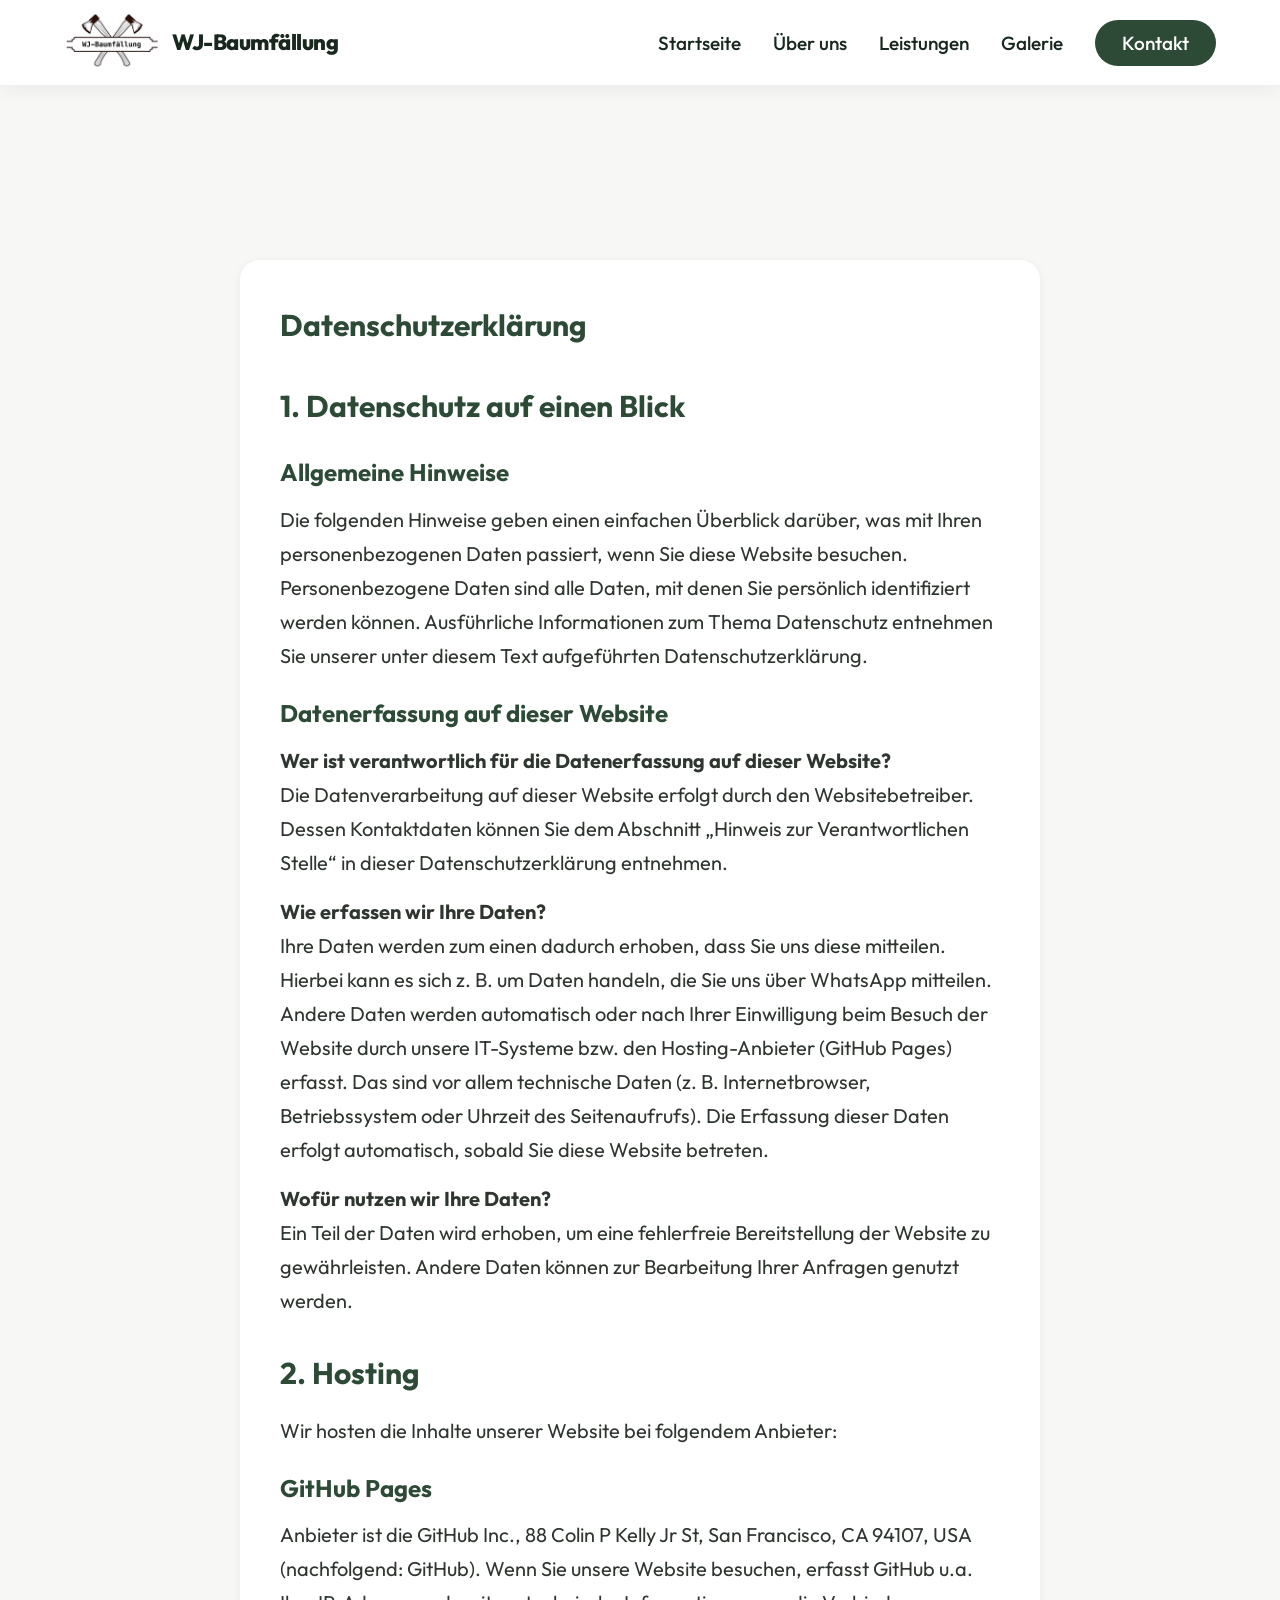
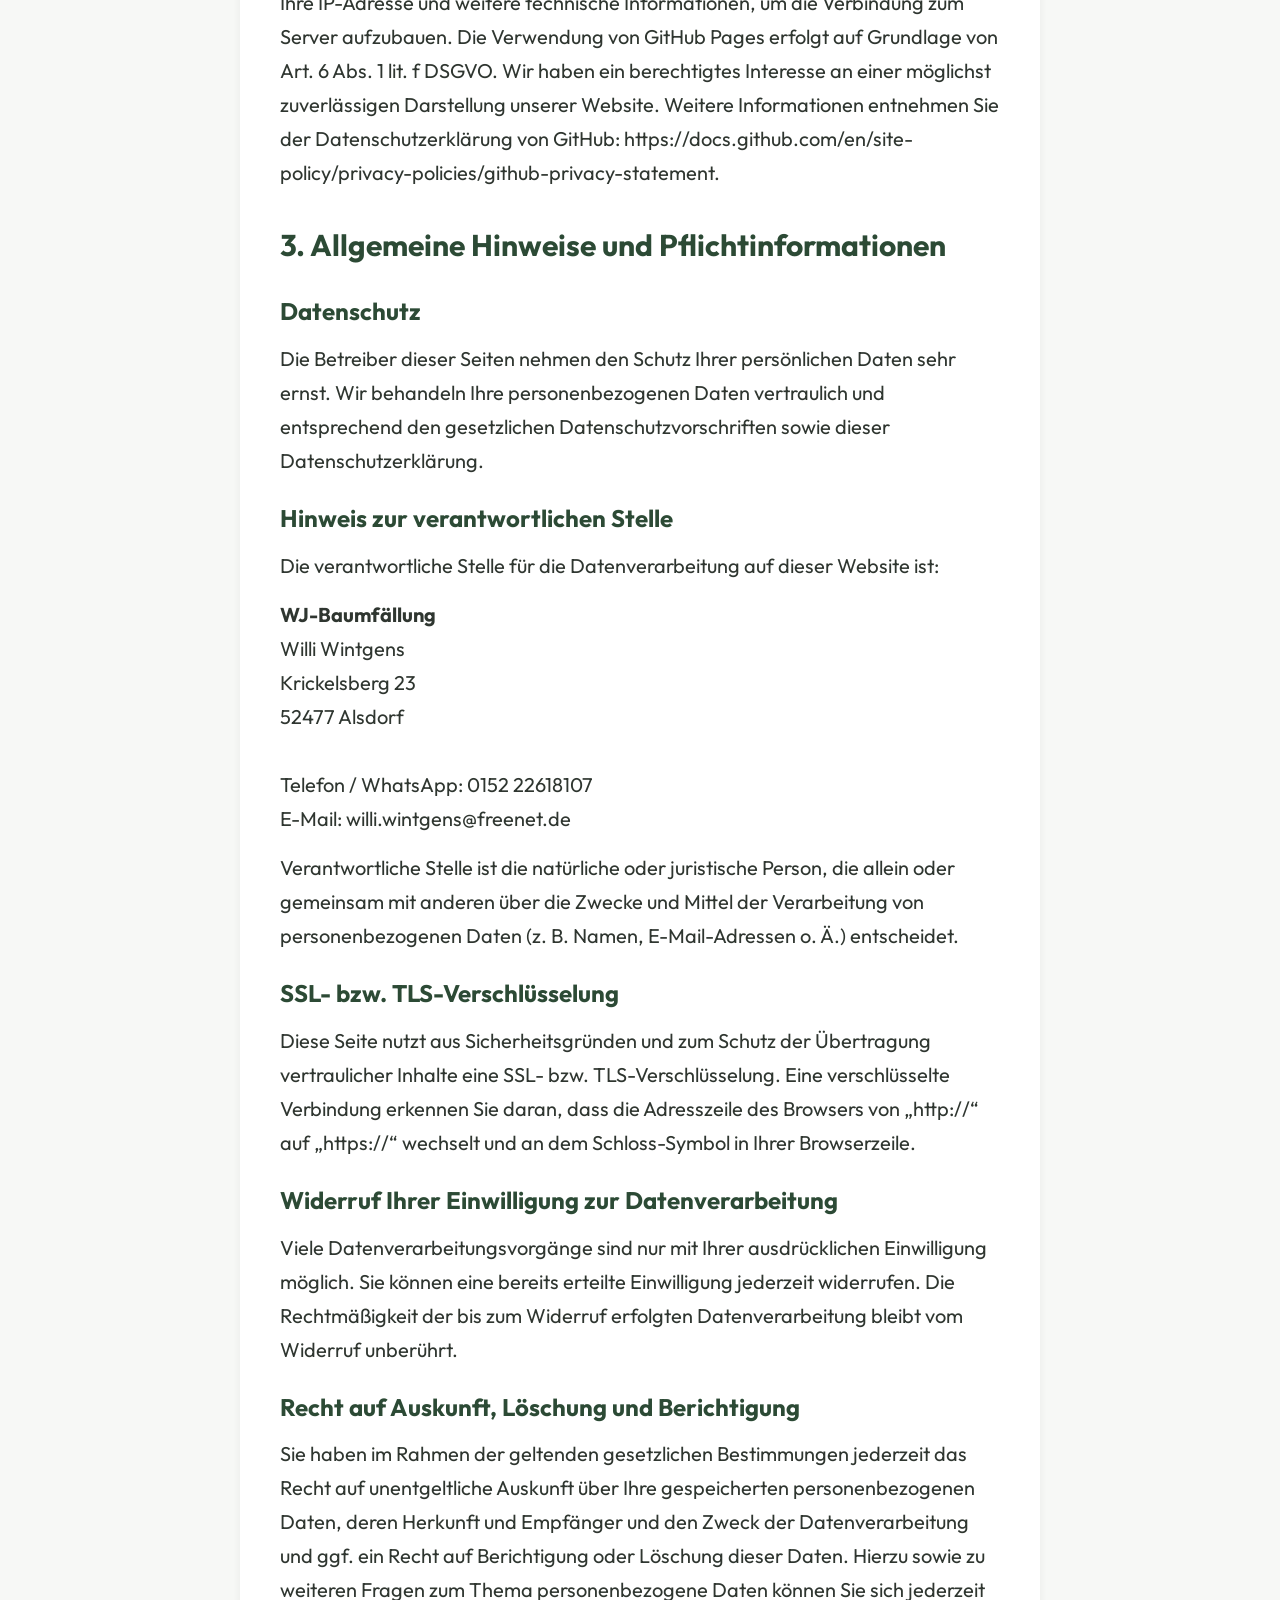
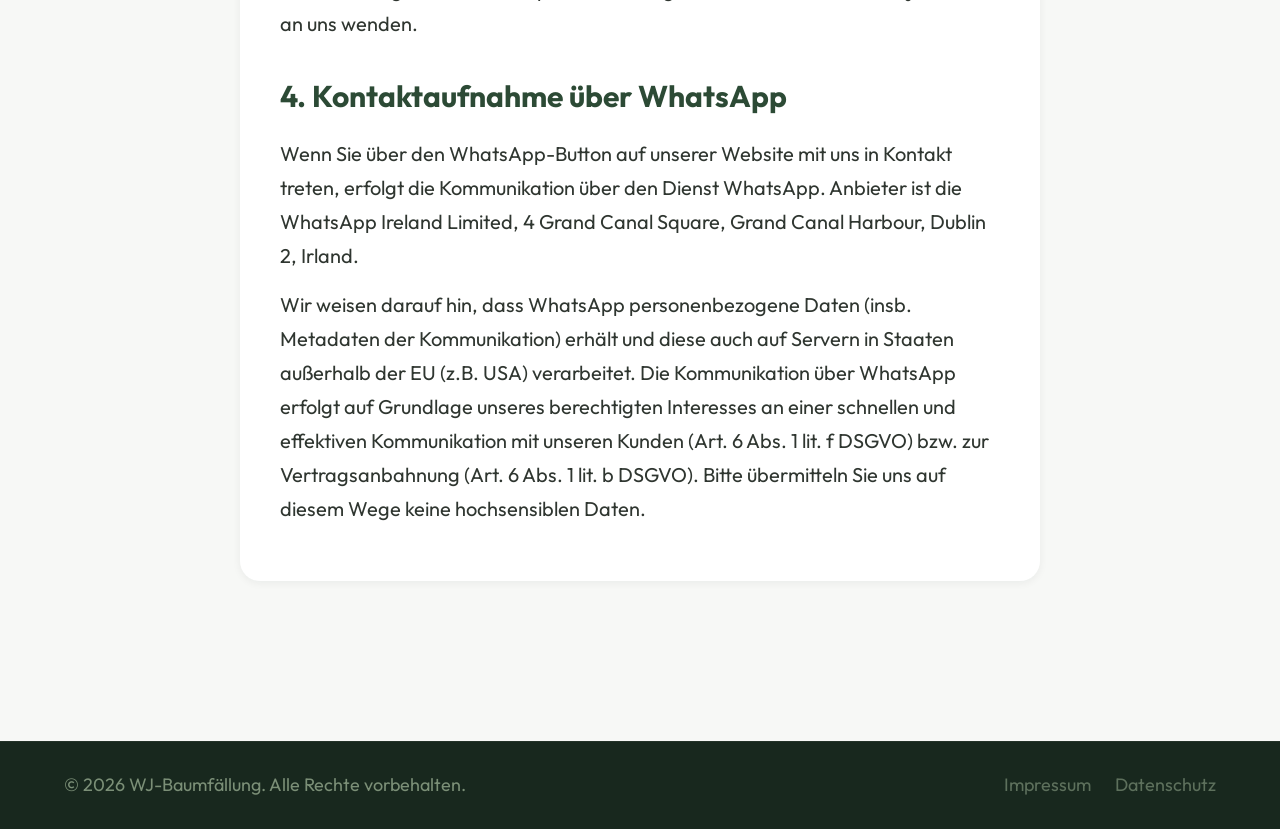
==== datenschutz.html @ 1fc8daf6 "Major Design Update & Service Galerie" ====
<!DOCTYPE html>
<html lang="de">
<head>
    <meta charset="UTF-8">
    <meta name="viewport" content="width=device-width, initial-scale=1.0">
    <title>Datenschutzerklärung | WJ-Baumfällung</title>
    <meta name="description" content="Datenschutzerklärung der WJ-Baumfällung">
    <link rel="stylesheet" href="style.css">
    <link href="https://fonts.googleapis.com/css2?family=Outfit:wght@300;400;600;800&display=swap" rel="stylesheet">
    <style>
        body { 
            padding-top: var(--nav-height); 
            display: flex;
            flex-direction: column;
            min-height: 100vh;
        }
        section {
            flex: 1;
        }
        .legal-content {
            max-width: 800px;
            margin: 60px auto;
            background: #fff;
            padding: 40px;
            border-radius: 20px;
            box-shadow: var(--shadow-sm);
        }
        .legal-content h1 {
            color: var(--color-2);
            margin-bottom: 30px;
        }
        .legal-content h2 {
            color: var(--color-2);
            margin-top: 30px;
            margin-bottom: 15px;
            font-size: 1.5rem;
        }
        .legal-content h3 {
            color: var(--color-2);
            margin-top: 20px;
            margin-bottom: 10px;
            font-size: 1.2rem;
        }
        .legal-content p, .legal-content ul {
            margin-bottom: 15px;
        }
        .legal-content ul {
            padding-left: 20px;
        }
    </style>
</head>
<body class="bg-light">

    <!-- Navigation -->
    <nav class="navbar scrolled" id="navbar">
        <div class="nav-container">
            <a href="index.html" class="logo-link">
                <img src="Logo.svg" alt="WJ-Baumfällung Logo" class="logo">
                <span class="logo-text">WJ-Baumfällung</span>
            </a>
            <div class="hamburger" id="hamburger">
                <span></span>
                <span></span>
                <span></span>
            </div>
            <ul class="nav-links" id="nav-links">
                <li><a href="index.html#home">Startseite</a></li>
                <li><a href="index.html#about">Über uns</a></li>
                <li><a href="index.html#services">Leistungen</a></li>
                <li><a href="index.html#gallery">Galerie</a></li>
                <li><a href="index.html#contact" class="btn-nav">Kontakt</a></li>
            </ul>
        </div>
    </nav>

    <!-- Content -->
    <section class="section-padding">
        <div class="container">
            <div class="legal-content">
                <h1>Datenschutzerklärung</h1>

                <h2>1. Datenschutz auf einen Blick</h2>
                <h3>Allgemeine Hinweise</h3>
                <p>Die folgenden Hinweise geben einen einfachen Überblick darüber, was mit Ihren personenbezogenen Daten passiert, wenn Sie diese Website besuchen. Personenbezogene Daten sind alle Daten, mit denen Sie persönlich identifiziert werden können. Ausführliche Informationen zum Thema Datenschutz entnehmen Sie unserer unter diesem Text aufgeführten Datenschutzerklärung.</p>

                <h3>Datenerfassung auf dieser Website</h3>
                <p><strong>Wer ist verantwortlich für die Datenerfassung auf dieser Website?</strong><br>
                Die Datenverarbeitung auf dieser Website erfolgt durch den Websitebetreiber. Dessen Kontaktdaten können Sie dem Abschnitt „Hinweis zur Verantwortlichen Stelle“ in dieser Datenschutzerklärung entnehmen.</p>
                <p><strong>Wie erfassen wir Ihre Daten?</strong><br>
                Ihre Daten werden zum einen dadurch erhoben, dass Sie uns diese mitteilen. Hierbei kann es sich z. B. um Daten handeln, die Sie uns über WhatsApp mitteilen.<br>
                Andere Daten werden automatisch oder nach Ihrer Einwilligung beim Besuch der Website durch unsere IT-Systeme bzw. den Hosting-Anbieter (GitHub Pages) erfasst. Das sind vor allem technische Daten (z. B. Internetbrowser, Betriebssystem oder Uhrzeit des Seitenaufrufs). Die Erfassung dieser Daten erfolgt automatisch, sobald Sie diese Website betreten.</p>
                <p><strong>Wofür nutzen wir Ihre Daten?</strong><br>
                Ein Teil der Daten wird erhoben, um eine fehlerfreie Bereitstellung der Website zu gewährleisten. Andere Daten können zur Bearbeitung Ihrer Anfragen genutzt werden.</p>

                <h2>2. Hosting</h2>
                <p>Wir hosten die Inhalte unserer Website bei folgendem Anbieter:</p>
                <h3>GitHub Pages</h3>
                <p>Anbieter ist die GitHub Inc., 88 Colin P Kelly Jr St, San Francisco, CA 94107, USA (nachfolgend: GitHub). Wenn Sie unsere Website besuchen, erfasst GitHub u.a. Ihre IP-Adresse und weitere technische Informationen, um die Verbindung zum Server aufzubauen. Die Verwendung von GitHub Pages erfolgt auf Grundlage von Art. 6 Abs. 1 lit. f DSGVO. Wir haben ein berechtigtes Interesse an einer möglichst zuverlässigen Darstellung unserer Website. Weitere Informationen entnehmen Sie der Datenschutzerklärung von GitHub: <a href="https://docs.github.com/en/site-policy/privacy-policies/github-privacy-statement" target="_blank" rel="noopener">https://docs.github.com/en/site-policy/privacy-policies/github-privacy-statement</a>.</p>

                <h2>3. Allgemeine Hinweise und Pflichtinformationen</h2>
                <h3>Datenschutz</h3>
                <p>Die Betreiber dieser Seiten nehmen den Schutz Ihrer persönlichen Daten sehr ernst. Wir behandeln Ihre personenbezogenen Daten vertraulich und entsprechend den gesetzlichen Datenschutzvorschriften sowie dieser Datenschutzerklärung.</p>

                <h3>Hinweis zur verantwortlichen Stelle</h3>
                <p>Die verantwortliche Stelle für die Datenverarbeitung auf dieser Website ist:</p>
                <p>
                    <strong>WJ-Baumfällung</strong><br>
                    Willi Wintgens<br>
                    Krickelsberg 23<br>
                    52477 Alsdorf<br><br>
                    Telefon / WhatsApp: 0152 22618107<br>
                    E-Mail: willi.wintgens@freenet.de
                </p>
                <p>Verantwortliche Stelle ist die natürliche oder juristische Person, die allein oder gemeinsam mit anderen über die Zwecke und Mittel der Verarbeitung von personenbezogenen Daten (z. B. Namen, E-Mail-Adressen o. Ä.) entscheidet.</p>

                <h3>SSL- bzw. TLS-Verschlüsselung</h3>
                <p>Diese Seite nutzt aus Sicherheitsgründen und zum Schutz der Übertragung vertraulicher Inhalte eine SSL- bzw. TLS-Verschlüsselung. Eine verschlüsselte Verbindung erkennen Sie daran, dass die Adresszeile des Browsers von „http://“ auf „https://“ wechselt und an dem Schloss-Symbol in Ihrer Browserzeile.</p>

                <h3>Widerruf Ihrer Einwilligung zur Datenverarbeitung</h3>
                <p>Viele Datenverarbeitungsvorgänge sind nur mit Ihrer ausdrücklichen Einwilligung möglich. Sie können eine bereits erteilte Einwilligung jederzeit widerrufen. Die Rechtmäßigkeit der bis zum Widerruf erfolgten Datenverarbeitung bleibt vom Widerruf unberührt.</p>

                <h3>Recht auf Auskunft, Löschung und Berichtigung</h3>
                <p>Sie haben im Rahmen der geltenden gesetzlichen Bestimmungen jederzeit das Recht auf unentgeltliche Auskunft über Ihre gespeicherten personenbezogenen Daten, deren Herkunft und Empfänger und den Zweck der Datenverarbeitung und ggf. ein Recht auf Berichtigung oder Löschung dieser Daten. Hierzu sowie zu weiteren Fragen zum Thema personenbezogene Daten können Sie sich jederzeit an uns wenden.</p>

                <h2>4. Kontaktaufnahme über WhatsApp</h2>
                <p>Wenn Sie über den WhatsApp-Button auf unserer Website mit uns in Kontakt treten, erfolgt die Kommunikation über den Dienst WhatsApp. Anbieter ist die WhatsApp Ireland Limited, 4 Grand Canal Square, Grand Canal Harbour, Dublin 2, Irland.</p>
                <p>Wir weisen darauf hin, dass WhatsApp personenbezogene Daten (insb. Metadaten der Kommunikation) erhält und diese auch auf Servern in Staaten außerhalb der EU (z.B. USA) verarbeitet. Die Kommunikation über WhatsApp erfolgt auf Grundlage unseres berechtigten Interesses an einer schnellen und effektiven Kommunikation mit unseren Kunden (Art. 6 Abs. 1 lit. f DSGVO) bzw. zur Vertragsanbahnung (Art. 6 Abs. 1 lit. b DSGVO). Bitte übermitteln Sie uns auf diesem Wege keine hochsensiblen Daten.</p>
            </div>
        </div>
    </section>

    <!-- Footer -->
    <footer class="footer">
        <div class="container footer-bottom">
            <p>&copy; <span id="year"></span> WJ-Baumfällung. Alle Rechte vorbehalten.</p>
            <div class="footer-links">
                <a href="impressum.html">Impressum</a>
                <a href="datenschutz.html">Datenschutz</a>
            </div>
        </div>
    </footer>

    <script>
        document.getElementById('year').textContent = new Date().getFullYear();
        const hamburger = document.getElementById('hamburger');
        const navLinks = document.getElementById('nav-links');
        if (hamburger) {
            hamburger.addEventListener('click', () => {
                navLinks.classList.toggle('active');
            });
        }
    </script>
</body>
</html>
---- style.css ----
/* ---------- CSS Variables ---------- */
:root {
    /* Color Palette (Forest & Wood Theme) */
    --color-1: #18281E; /* Deep Forest Green */
    --color-2: #2C4A35; /* Olive Green */
    --color-3: #D98C21; /* Warm Amber Accent */
    --color-4: #7B8F77; /* Muted Sage */
    --color-5: #F5EFEB; /* Warm Cream */

    --bg-light: #F7F8F6;
    --text-main: #2F3630;
    --text-dark: var(--color-1);
    --text-light: #ffffff;
    
    /* Typography */
    --font-main: 'Outfit', 'Inter', 'Segoe UI', sans-serif;
    
    /* Spacing & Sizes */
    --nav-height: 100px;
    --section-pad: 100px 0;
    
    /* Effects */
    --transition: all 0.35s cubic-bezier(0.25, 0.46, 0.45, 0.94);
    --transition-fast: all 0.2s ease;
    --shadow-sm: 0 2px 8px rgba(24, 40, 30, 0.06);
    --shadow-md: 0 8px 30px rgba(24, 40, 30, 0.08);
    --shadow-lg: 0 20px 60px rgba(24, 40, 30, 0.12);
    --shadow-glow: 0 0 40px rgba(217, 140, 33, 0.15);
    --radius-sm: 12px;
    --radius-md: 20px;
    --radius-lg: 30px;
}

/* ---------- Reset & Base ---------- */
* {
    margin: 0;
    padding: 0;
    box-sizing: border-box;
}

html {
    scroll-behavior: smooth;
    scroll-padding-top: var(--nav-height);
    font-size: 125%;
}

.section-pattern {
    position: relative;
    z-index: 1;
}

.section-pattern::before {
    content: '';
    position: absolute;
    inset: 0;
    background-image: url('pattern.png');
    background-size: 400px;
    background-repeat: repeat;
    opacity: 0.7;
    mix-blend-mode: multiply;
    z-index: -1;
    pointer-events: none;
}

body {
    font-family: var(--font-main);
    color: var(--text-main);
    line-height: 1.7;
    background-color: #ffffff;
    overflow-x: hidden;
    -webkit-font-smoothing: antialiased;
    -moz-osx-font-smoothing: grayscale;
}

a {
    text-decoration: none;
    color: inherit;
    transition: var(--transition);
}

ul { list-style: none; }

img {
    max-width: 100%;
    height: auto;
    display: block;
}

.container {
    width: 90%;
    max-width: 1200px;
    margin: 0 auto;
}

.section-padding {
    padding: var(--section-pad);
}

.section-title {
    font-size: clamp(2rem, 4vw, 2.8rem);
    color: var(--color-2);
    margin-bottom: 1rem;
    font-weight: 800;
    letter-spacing: -0.5px;
    line-height: 1.2;
}

.section-subtitle {
    font-size: 1.15rem;
    color: var(--color-4);
    margin-bottom: 3rem;
    font-weight: 300;
}

.center { text-align: center; }
.bg-light { background-color: var(--bg-light); }
.text-white { color: var(--text-light) !important; }

/* ---------- Scroll Reveal Animations ---------- */
.reveal {
    opacity: 0;
    transform: translateY(40px);
    transition: opacity 0.8s cubic-bezier(0.16, 1, 0.3, 1),
                transform 0.8s cubic-bezier(0.16, 1, 0.3, 1);
}

.reveal.visible {
    opacity: 1;
    transform: translateY(0);
}

.reveal-delay-1 { transition-delay: 0.1s; }
.reveal-delay-2 { transition-delay: 0.2s; }
.reveal-delay-3 { transition-delay: 0.3s; }

/* ---------- Typography Utility ---------- */
.lead {
    font-size: 1.2rem;
    font-weight: 600;
    color: var(--color-2);
    margin-bottom: 1.5rem;
    line-height: 1.5;
}

/* ---------- Buttons ---------- */
.btn {
    display: inline-block;
    padding: 14px 32px;
    border-radius: 50px;
    font-weight: 600;
    font-size: 0.95rem;
    text-align: center;
    cursor: pointer;
    transition: var(--transition);
    border: 2px solid transparent;
    letter-spacing: 0.3px;
    position: relative;
    overflow: hidden;
}

.btn::after {
    content: '';
    position: absolute;
    top: 50%;
    left: 50%;
    width: 0;
    height: 0;
    background: rgba(255,255,255,0.15);
    border-radius: 50%;
    transform: translate(-50%, -50%);
    transition: width 0.6s ease, height 0.6s ease;
}

.btn:active::after {
    width: 300px;
    height: 300px;
}

.btn-primary {
    background: linear-gradient(135deg, var(--color-3) 0%, #E5A040 100%);
    color: var(--text-light);
    box-shadow: 0 4px 20px rgba(217, 140, 33, 0.35);
}

.btn-primary:hover {
    transform: translateY(-3px);
    box-shadow: 0 8px 30px rgba(217, 140, 33, 0.45);
}

.btn-outline {
    background-color: transparent;
    color: var(--text-light);
    border-color: rgba(255,255,255,0.5);
    backdrop-filter: blur(4px);
}

.btn-outline:hover {
    background-color: var(--text-light);
    color: var(--color-1);
    border-color: var(--text-light);
    transform: translateY(-3px);
}

.btn-whatsapp {
    background: linear-gradient(135deg, #25D366 0%, #128C7E 100%);
    color: #ffffff !important;
    box-shadow: 0 4px 20px rgba(37, 211, 102, 0.3);
    display: inline-flex;
    align-items: center;
    border: none;
}

.btn-whatsapp:hover {
    transform: translateY(-3px);
    box-shadow: 0 8px 30px rgba(37, 211, 102, 0.4);
}

/* ---------- Navigation ---------- */
.navbar {
    position: fixed;
    top: 0;
    left: 0;
    width: 100%;
    height: var(--nav-height);
    z-index: 1000;
    background: rgba(255, 255, 255, 0);
    backdrop-filter: blur(0px);
    -webkit-backdrop-filter: blur(0px);
    transition: all 0.4s cubic-bezier(0.25, 0.46, 0.45, 0.94);
}

.navbar.scrolled {
    height: 85px;
    background: rgba(255, 255, 255, 0.92);
    backdrop-filter: blur(20px);
    -webkit-backdrop-filter: blur(20px);
    box-shadow: 0 1px 20px rgba(24, 40, 30, 0.08);
}

.nav-container {
    width: 90%;
    max-width: 1200px;
    margin: 0 auto;
    height: 100%;
    display: flex;
    justify-content: space-between;
    align-items: center;
}

.logo-link {
    display: flex;
    align-items: center;
    gap: 12px;
}

.logo {
    height: 75px;
    width: auto;
    transition: var(--transition);
    filter: brightness(0) invert(1);
}

.navbar.scrolled .logo {
    height: 60px;
    filter: none;
}

.logo-text {
    font-size: 1.1rem;
    font-weight: 800;
    color: var(--text-light);
    letter-spacing: -0.5px;
    transition: var(--transition);
}

.navbar.scrolled .logo-text {
    color: var(--color-1);
}

.nav-links {
    display: flex;
    align-items: center;
    gap: 32px;
}

.nav-links a {
    font-weight: 500;
    color: rgba(255,255,255,0.85);
    font-size: 0.95rem;
    position: relative;
    transition: var(--transition);
}

.navbar.scrolled .nav-links a {
    color: var(--color-1);
}

.nav-links a:not(.btn-nav)::after {
    content: '';
    position: absolute;
    bottom: -6px;
    left: 50%;
    width: 0;
    height: 2px;
    background: var(--color-3);
    transition: var(--transition);
    transform: translateX(-50%);
    border-radius: 2px;
}

.nav-links a:not(.btn-nav):hover::after,
.nav-links a.active::after {
    width: 100%;
}

.nav-links a:not(.btn-nav):hover {
    color: var(--text-light);
}

.navbar.scrolled .nav-links a:not(.btn-nav):hover {
    color: var(--color-3);
}

.btn-nav {
    background: rgba(255,255,255,0.15);
    backdrop-filter: blur(10px);
    color: var(--text-light) !important;
    padding: 10px 26px;
    border-radius: 50px;
    border: 1px solid rgba(255,255,255,0.25);
}

.navbar.scrolled .btn-nav {
    background: var(--color-2);
    border-color: transparent;
}

.btn-nav:hover {
    background: var(--color-3) !important;
    color: var(--text-light) !important;
    border-color: transparent;
    transform: translateY(-2px);
}

/* Hamburger */
.hamburger {
    display: none;
    cursor: pointer;
    flex-direction: column;
    gap: 6px;
    z-index: 10;
}

.hamburger span {
    width: 26px;
    height: 2.5px;
    background-color: var(--text-light);
    transition: var(--transition);
    border-radius: 3px;
}

.navbar.scrolled .hamburger span {
    background-color: var(--color-1);
}

/* ---------- Hero Section ---------- */
.hero {
    height: 100vh;
    min-height: 650px;
    display: flex;
    align-items: center;
    position: relative;
    padding-top: var(--nav-height);
    background-color: var(--color-1);
    overflow: hidden;
}

.hero::before {
    content: '';
    position: absolute;
    top: 0;
    left: 0;
    width: 100%;
    height: 100%;
    background-image: url('BG.jpg');
    background-size: cover;
    background-position: center;
    z-index: 0;
    animation: heroZoom 20s ease-in-out infinite alternate;
}

@keyframes heroZoom {
    0% { transform: scale(1); }
    100% { transform: scale(1.08); }
}

.hero-bg {
    position: absolute;
    top: 0;
    left: 0;
    width: 100%;
    height: 100%;
    background: linear-gradient(
        160deg,
        rgba(24, 40, 30, 0.88) 0%,
        rgba(44, 74, 53, 0.75) 50%,
        rgba(24, 40, 30, 0.85) 100%
    );
    z-index: 1;
}

.hero-content {
    position: relative;
    z-index: 2;
    width: 90%;
    max-width: 800px;
    margin: 0 auto;
    text-align: center;
    color: var(--text-light);
    animation: heroFadeIn 1.2s cubic-bezier(0.16, 1, 0.3, 1) forwards;
}

@keyframes heroFadeIn {
    from {
        opacity: 0;
        transform: translateY(30px);
    }
    to {
        opacity: 1;
        transform: translateY(0);
    }
}

.hero-title {
    font-size: clamp(2.5rem, 5vw, 4.5rem);
    font-weight: 800;
    line-height: 1.08;
    margin-bottom: 1.5rem;
    text-shadow: 0 2px 30px rgba(0,0,0,0.3);
    letter-spacing: -1px;
}

.hero-subtitle {
    font-size: clamp(1.05rem, 2vw, 1.25rem);
    margin-bottom: 2.5rem;
    opacity: 0.85;
    max-width: 560px;
    margin-left: auto;
    margin-right: auto;
    font-weight: 300;
    line-height: 1.7;
}

.hero-buttons {
    display: flex;
    gap: 15px;
    justify-content: center;
}


/* ---------- About Section ---------- */
.about-grid {
    display: grid;
    grid-template-columns: 1fr 1fr;
    gap: 80px;
    align-items: center;
}

.about-text p {
    margin-bottom: 1.5rem;
    font-size: 1.05rem;
    color: #4A5A4D;
    line-height: 1.8;
}

.about-image-wrapper {
    position: relative;
    border-radius: var(--radius-md);
    overflow: hidden;
    box-shadow: var(--shadow-lg);
}

.about-image-wrapper::after {
    content: '';
    position: absolute;
    inset: 0;
    border-radius: var(--radius-md);
    border: 1px solid rgba(255,255,255,0.1);
    pointer-events: none;
}

.about-img {
    width: 100%;
    height: auto;
    object-fit: cover;
    aspect-ratio: 4/5;
    transition: transform 0.8s cubic-bezier(0.16, 1, 0.3, 1);
}

.about-image-wrapper:hover .about-img {
    transform: scale(1.03);
}

.experience-badge {
    position: absolute;
    bottom: -1px;
    left: -1px;
    background: linear-gradient(135deg, var(--color-3) 0%, #E5A040 100%);
    color: white;
    padding: 28px 32px;
    border-radius: 0 var(--radius-md) 0 0;
    display: flex;
    flex-direction: column;
    align-items: center;
    justify-content: center;
    box-shadow: 4px -4px 30px rgba(217, 140, 33, 0.3);
}

.experience-badge .years {
    font-size: 2.2rem;
    font-weight: 800;
    line-height: 1;
}

.experience-badge .text {
    font-size: 0.85rem;
    font-weight: 600;
    text-align: center;
    margin-top: 4px;
}

/* ---------- Services Section ---------- */
.services-grid {
    display: grid;
    grid-template-columns: repeat(auto-fit, minmax(300px, 1fr));
    gap: 30px;
    margin-top: 40px;
}

.service-card {
    background: #ffffff;
    padding: 45px 35px;
    border-radius: var(--radius-md);
    box-shadow: var(--shadow-sm);
    transition: var(--transition);
    border: 1px solid rgba(24, 40, 30, 0.04);
    position: relative;
    overflow: hidden;
    background-size: cover;
    background-position: center;
    z-index: 1;
}

.service-card[data-gallery="Baumfaellung"] {
    background-image: linear-gradient(to bottom, rgba(24, 40, 30, 0.75), rgba(24, 40, 30, 0.9)), url('img/bg_baumfaellung.png');
}

.service-card[data-gallery="Hecken"] {
    background-image: linear-gradient(to bottom, rgba(24, 40, 30, 0.75), rgba(24, 40, 30, 0.9)), url('img/bg_hecken.png');
}

.service-card[data-gallery="Zaun"] {
    background-image: linear-gradient(to bottom, rgba(24, 40, 30, 0.75), rgba(24, 40, 30, 0.9)), url('img/bg_zaunbau.png');
}

.service-card::before {
    content: '';
    position: absolute;
    top: 0;
    left: 0;
    width: 100%;
    height: 4px;
    background: linear-gradient(90deg, var(--color-3) 0%, var(--color-2) 100%);
    transform: scaleX(0);
    transform-origin: left;
    transition: transform 0.5s cubic-bezier(0.16, 1, 0.3, 1);
    z-index: 2;
}

.service-card:hover::before {
    transform: scaleX(1);
}

.service-card:hover {
    transform: translateY(-8px);
    box-shadow: var(--shadow-lg);
}

.service-icon {
    width: 64px;
    height: 64px;
    background: linear-gradient(135deg, rgba(217, 140, 33, 0.15) 0%, rgba(217, 140, 33, 0.05) 100%);
    color: var(--color-3);
    border-radius: 16px;
    display: flex;
    align-items: center;
    justify-content: center;
    margin-bottom: 25px;
    transition: var(--transition);
    border: 1px solid rgba(217, 140, 33, 0.2);
    position: relative;
    z-index: 2;
}

.service-card:hover .service-icon {
    background: linear-gradient(135deg, var(--color-3) 0%, #E5A040 100%);
    color: white;
    transform: scale(1.05);
    box-shadow: 0 4px 15px rgba(217, 140, 33, 0.3);
}

.service-title {
    font-size: 1.35rem;
    color: #ffffff;
    margin-bottom: 12px;
    font-weight: 700;
    position: relative;
    z-index: 2;
}

.service-desc {
    color: rgba(255, 255, 255, 0.85);
    line-height: 1.7;
    font-size: 0.95rem;
    position: relative;
    z-index: 2;
}
.service-gallery-hint {
    display: inline-block;
    margin-top: 18px;
    color: var(--color-3);
    font-weight: 600;
    font-size: 0.9rem;
    opacity: 0;
    transform: translateX(-8px);
    transition: var(--transition);
}

.service-card:hover .service-gallery-hint {
    opacity: 1;
    transform: translateX(0);
}

.service-card[data-gallery] {
    cursor: pointer;
}

/* ---------- Service Gallery Modal ---------- */
.service-gallery-modal {
    position: fixed;
    top: 0;
    left: 0;
    width: 100%;
    height: 100%;
    z-index: 1500;
    background: rgba(255, 255, 255, 0.97);
    backdrop-filter: blur(20px);
    -webkit-backdrop-filter: blur(20px);
    overflow-y: auto;
    opacity: 0;
    pointer-events: none;
    transition: opacity 0.4s ease;
}

.service-gallery-modal.active {
    opacity: 1;
    pointer-events: all;
}

.sgm-header {
    position: sticky;
    top: 0;
    z-index: 10;
    display: flex;
    justify-content: space-between;
    align-items: center;
    padding: 24px 5%;
    background: rgba(255, 255, 255, 0.9);
    backdrop-filter: blur(16px);
    -webkit-backdrop-filter: blur(16px);
    border-bottom: 1px solid rgba(24, 40, 30, 0.06);
}

.sgm-title {
    font-size: 1.5rem;
    font-weight: 800;
    color: var(--color-2);
}

.sgm-close {
    font-size: 2rem;
    color: var(--color-4);
    cursor: pointer;
    width: 48px;
    height: 48px;
    display: flex;
    align-items: center;
    justify-content: center;
    border-radius: 50%;
    transition: var(--transition);
    font-weight: 300;
}

.sgm-close:hover {
    background: rgba(24, 40, 30, 0.06);
    color: var(--color-1);
}

.sgm-grid {
    display: grid;
    grid-template-columns: repeat(auto-fill, minmax(220px, 1fr));
    gap: 12px;
    padding: 30px 5%;
    max-width: 1400px;
    margin: 0 auto;
}

/* ---------- Gallery Item (shared) ---------- */
.gallery-item {
    position: relative;
    aspect-ratio: 1 / 1;
    border-radius: var(--radius-sm);
    overflow: hidden;
    cursor: pointer;
    box-shadow: var(--shadow-sm);
    transition: var(--transition);
}

.gallery-item:hover {
    box-shadow: var(--shadow-md);
    transform: scale(1.02);
    z-index: 2;
}

.gallery-item img {
    width: 100%;
    height: 100%;
    object-fit: cover;
    transition: transform 0.6s cubic-bezier(0.16, 1, 0.3, 1);
}

.gallery-item:hover img {
    transform: scale(1.1);
}

.gallery-overlay {
    position: absolute;
    inset: 0;
    background: linear-gradient(to top, rgba(24, 40, 30, 0.6) 0%, rgba(24, 40, 30, 0.1) 50%, transparent 100%);
    display: flex;
    align-items: center;
    justify-content: center;
    opacity: 0;
    transition: opacity 0.4s ease;
}

.gallery-item:hover .gallery-overlay {
    opacity: 1;
}

.gallery-overlay svg {
    color: white;
    width: 36px;
    height: 36px;
    transform: scale(0.5) translateY(10px);
    transition: all 0.4s cubic-bezier(0.175, 0.885, 0.32, 1.275);
    opacity: 0;
    filter: drop-shadow(0 2px 4px rgba(0,0,0,0.3));
}

.gallery-item:hover .gallery-overlay svg {
    transform: scale(1) translateY(0);
    opacity: 1;
}

/* ---------- Lightbox Modal ---------- */
.lightbox {
    display: none;
    position: fixed;
    z-index: 2000;
    left: 0;
    top: 0;
    width: 100%;
    height: 100%;
    background-color: rgba(24, 40, 30, 0.95);
    backdrop-filter: blur(20px);
    -webkit-backdrop-filter: blur(20px);
}

.lightbox.active {
    display: flex;
    justify-content: center;
    align-items: center;
    animation: lightboxFadeIn 0.3s ease;
}

@keyframes lightboxFadeIn {
    from { opacity: 0; }
    to { opacity: 1; }
}

.lightbox-content {
    margin: auto;
    display: block;
    max-width: 90%;
    max-height: 85vh;
    border-radius: var(--radius-sm);
    box-shadow: 0 0 80px rgba(0,0,0,0.4);
    animation: lightboxZoom 0.4s cubic-bezier(0.16, 1, 0.3, 1);
}

@keyframes lightboxZoom {
    from { transform: scale(0.85); opacity: 0; }
    to { transform: scale(1); opacity: 1; }
}

.lightbox-close {
    position: absolute;
    top: 20px;
    right: 30px;
    color: rgba(255,255,255,0.7);
    font-size: 36px;
    font-weight: 300;
    transition: var(--transition);
    cursor: pointer;
    width: 48px;
    height: 48px;
    display: flex;
    align-items: center;
    justify-content: center;
    border-radius: 50%;
    background: rgba(255,255,255,0.05);
}

.lightbox-close:hover {
    color: white;
    background: rgba(255,255,255,0.15);
}

/* ---------- Contact Section ---------- */
.contact-box {
    background: linear-gradient(145deg, var(--color-2) 0%, var(--color-1) 100%);
    border-radius: var(--radius-lg);
    padding: 70px 60px;
    position: relative;
    overflow: hidden;
    box-shadow: var(--shadow-lg);
}

/* Decorative blurs */
.contact-box::before {
    content: '';
    position: absolute;
    width: 400px;
    height: 400px;
    background: var(--color-3);
    border-radius: 50%;
    top: -150px;
    right: -100px;
    opacity: 0.12;
    filter: blur(80px);
}

.contact-box::after {
    content: '';
    position: absolute;
    width: 250px;
    height: 250px;
    background: var(--color-3);
    border-radius: 50%;
    bottom: -100px;
    left: -50px;
    opacity: 0.08;
    filter: blur(60px);
}

.contact-doodle {
    position: absolute;
    right: 10px;
    bottom: -10px;
    width: 380px;
    z-index: 1;
    pointer-events: none;
    transition: var(--transition);
}

.contact-info {
    position: relative;
    z-index: 2;
    max-width: 600px;
}

.contact-details {
    margin-top: 30px;
    display: flex;
    flex-direction: column;
    gap: 18px;
}

.contact-details li {
    display: flex;
    align-items: center;
    gap: 15px;
    color: rgba(255,255,255,0.9);
    font-size: 1.05rem;
    transition: var(--transition);
}

.contact-details li:hover {
    transform: translateX(5px);
}

.contact-details svg {
    color: var(--color-3);
    flex-shrink: 0;
}

/* Email Form */
.email-form-container {
    max-height: 0;
    overflow: hidden;
    transition: max-height 0.6s cubic-bezier(0.16, 1, 0.3, 1),
                opacity 0.4s ease,
                margin-top 0.4s ease;
    opacity: 0;
    margin-top: 0;
}

.email-form-container.active {
    max-height: 1000px;
    opacity: 1;
    margin-top: 30px;
}

#contact-form {
    background: rgba(255, 255, 255, 0.06);
    backdrop-filter: blur(16px);
    -webkit-backdrop-filter: blur(16px);
    padding: 30px;
    border-radius: var(--radius-md);
    border: 1px solid rgba(255, 255, 255, 0.1);
}

.form-group {
    margin-bottom: 22px;
    text-align: left;
}

.form-group label {
    display: block;
    color: rgba(255,255,255,0.8);
    margin-bottom: 8px;
    font-size: 0.9rem;
    font-weight: 500;
    letter-spacing: 0.3px;
}

.form-group input,
.form-group textarea {
    width: 100%;
    padding: 14px 18px;
    border-radius: var(--radius-sm);
    border: 1px solid rgba(255,255,255,0.12);
    background: rgba(255,255,255,0.08);
    font-family: inherit;
    font-size: 1rem;
    color: white;
    transition: var(--transition);
}

.form-group input:focus,
.form-group textarea:focus {
    outline: none;
    border-color: var(--color-3);
    background: rgba(255,255,255,0.12);
    box-shadow: 0 0 0 3px rgba(217, 140, 33, 0.2);
}

.form-group input::placeholder,
.form-group textarea::placeholder {
    color: rgba(255,255,255,0.35);
}

/* ---------- Footer ---------- */
.footer {
    background: var(--color-1);
    color: var(--color-4);
    padding: 28px 0;
    border-top: 1px solid rgba(255,255,255,0.05);
}

.footer-bottom {
    display: flex;
    justify-content: space-between;
    align-items: center;
    flex-wrap: wrap;
    gap: 20px;
    font-size: 0.9rem;
}

.footer-links {
    display: flex;
    gap: 24px;
}

.footer-links a {
    opacity: 0.7;
    transition: var(--transition);
}

.footer-links a:hover {
    color: var(--color-3);
    opacity: 1;
}

/* ---------- Responsive Design ---------- */
@media (max-width: 992px) {
    .about-grid {
        grid-template-columns: 1fr;
        gap: 50px;
    }
    .about-image-wrapper {
        max-width: 600px;
        margin: 0 auto;
    }
}

@media (max-width: 768px) {
    .hamburger {
        display: flex;
    }
    
    .nav-links {
        position: absolute;
        top: var(--nav-height);
        left: 0;
        width: 100%;
        background: rgba(255, 255, 255, 0.98);
        backdrop-filter: blur(20px);
        flex-direction: column;
        padding: 30px 0;
        transition: all 0.4s cubic-bezier(0.16, 1, 0.3, 1);
        box-shadow: 0 20px 40px rgba(0,0,0,0.1);
        opacity: 0;
        transform: translateY(-10px);
        pointer-events: none;
    }
    
    .nav-links.active {
        opacity: 1;
        transform: translateY(0);
        pointer-events: all;
    }

    .nav-links a {
        color: var(--color-1) !important;
    }

    .btn-nav {
        background: var(--color-2) !important;
        color: white !important;
        border-color: transparent !important;
    }
    
    .hero-title {
        font-size: 2.5rem;
    }
    
    .hero-buttons {
        flex-direction: column;
        align-items: center;
    }
    
    .gallery-grid {
        grid-template-columns: repeat(auto-fill, minmax(140px, 1fr));
        gap: 8px;
    }
    
    .contact-box {
        padding: 40px 24px;
    }

    .contact-doodle {
        display: none;
    }

    .section-padding {
        padding: 70px 0;
    }
}

@media (max-width: 480px) {
    .section-title {
        font-size: 1.8rem;
    }
    
    .hero-title {
        font-size: 2rem;
    }
    
    .hero-subtitle {
        font-size: 1rem;
    }
    
    .gallery-grid {
        grid-template-columns: repeat(2, 1fr);
        gap: 6px;
    }

    .gallery-item {
        border-radius: 8px;
    }

    .services-grid {
        grid-template-columns: 1fr;
    }
}
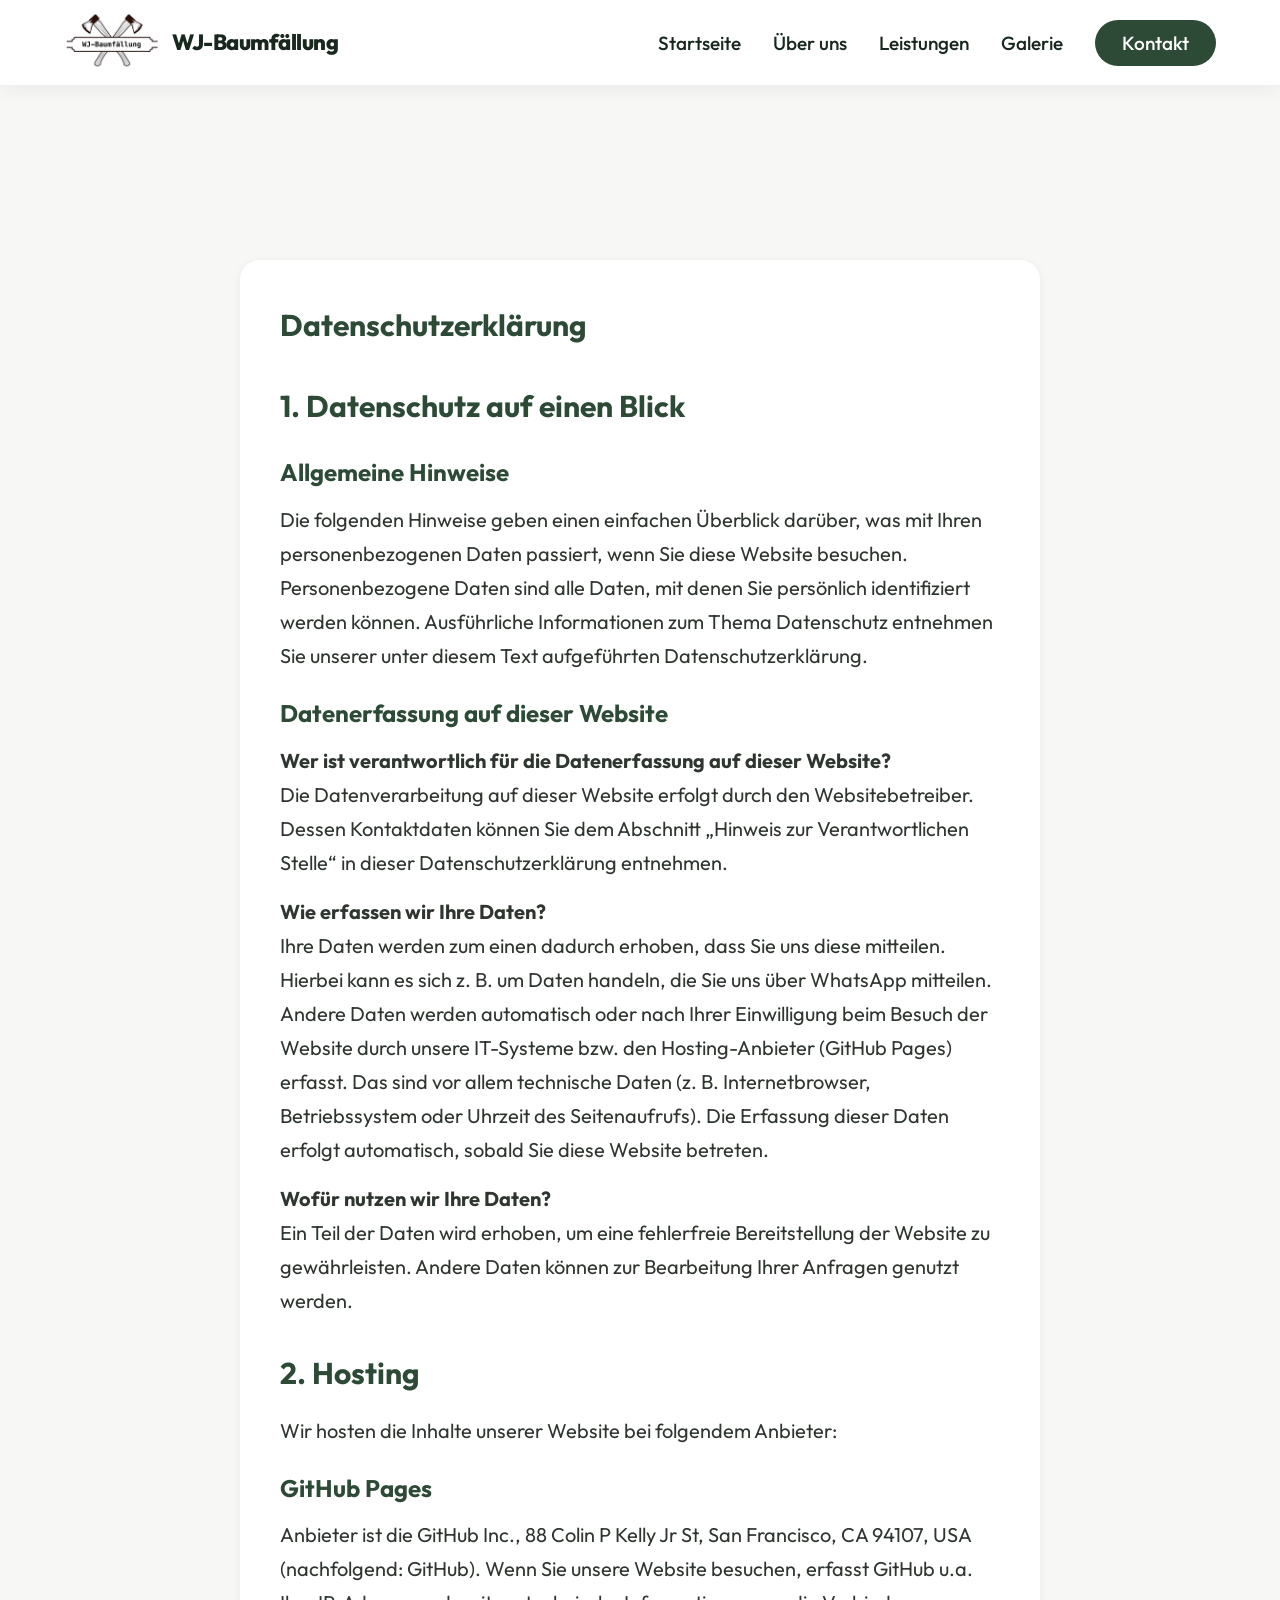
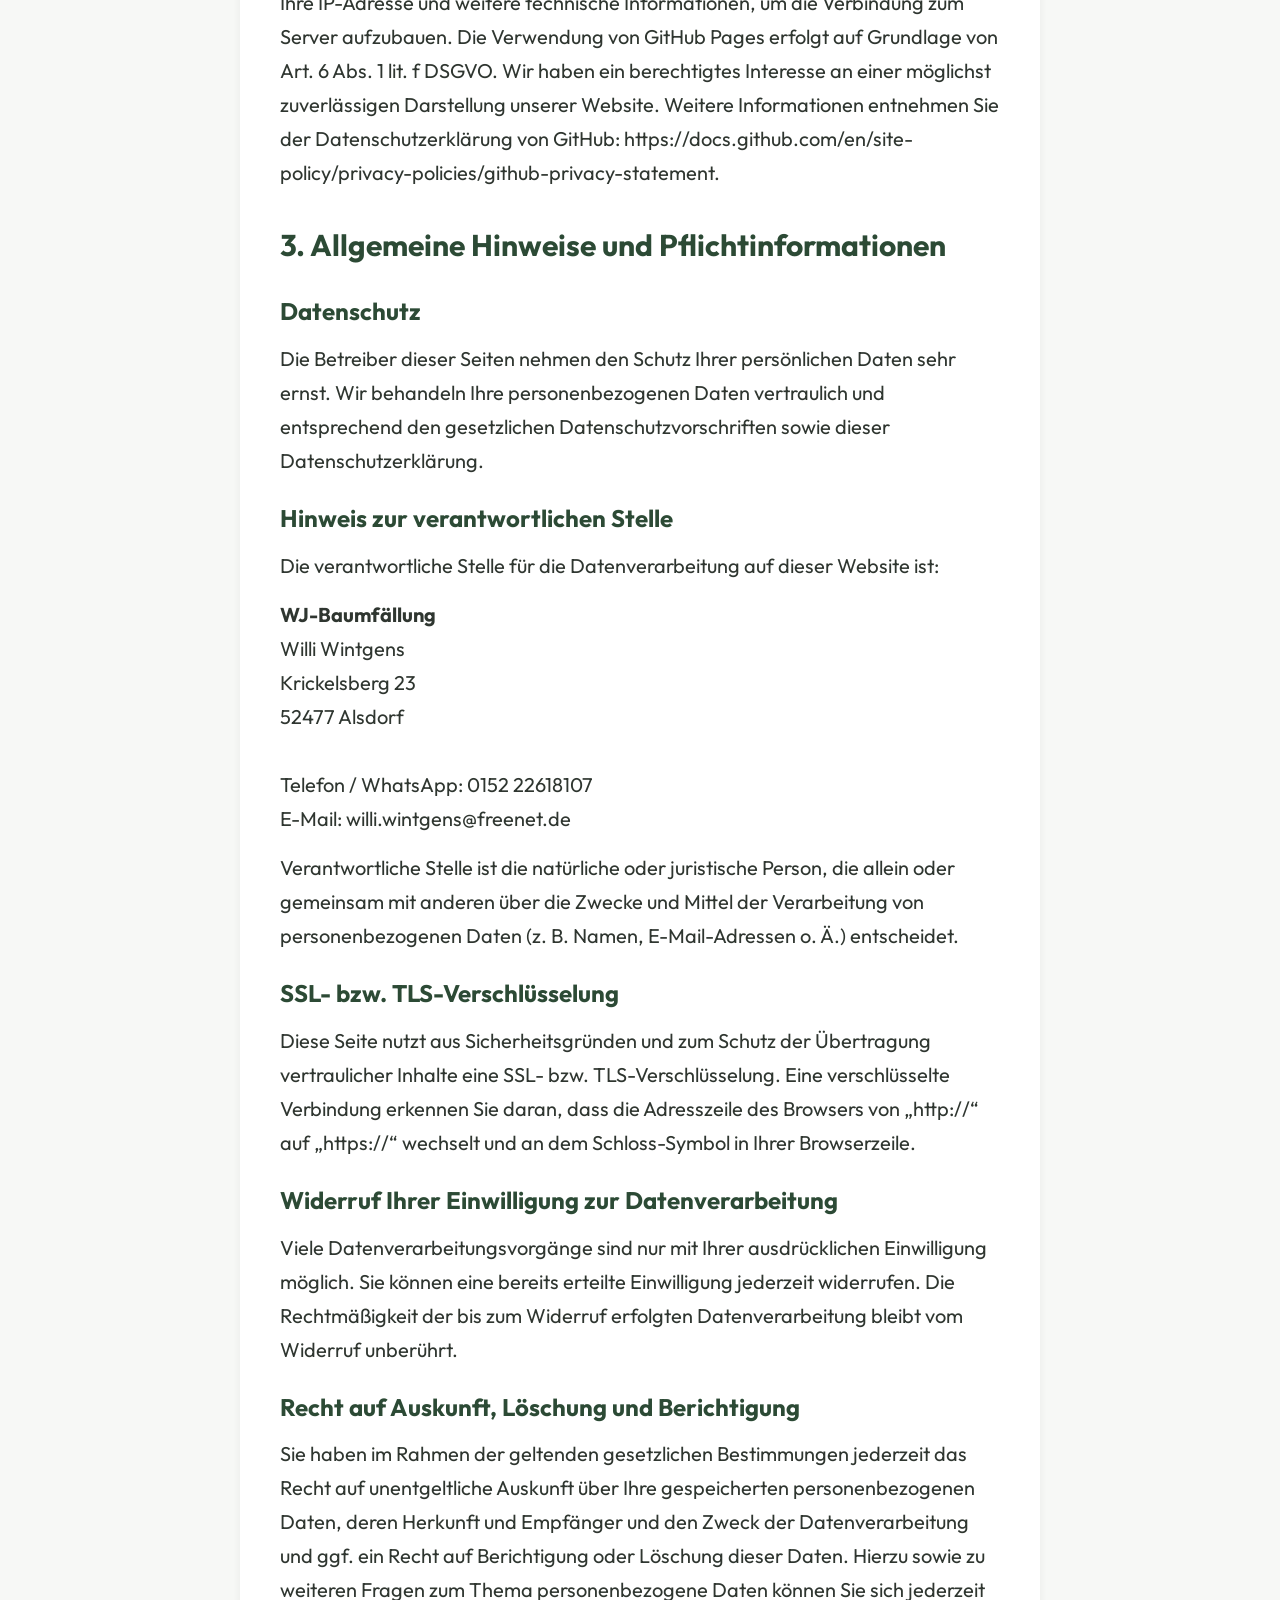
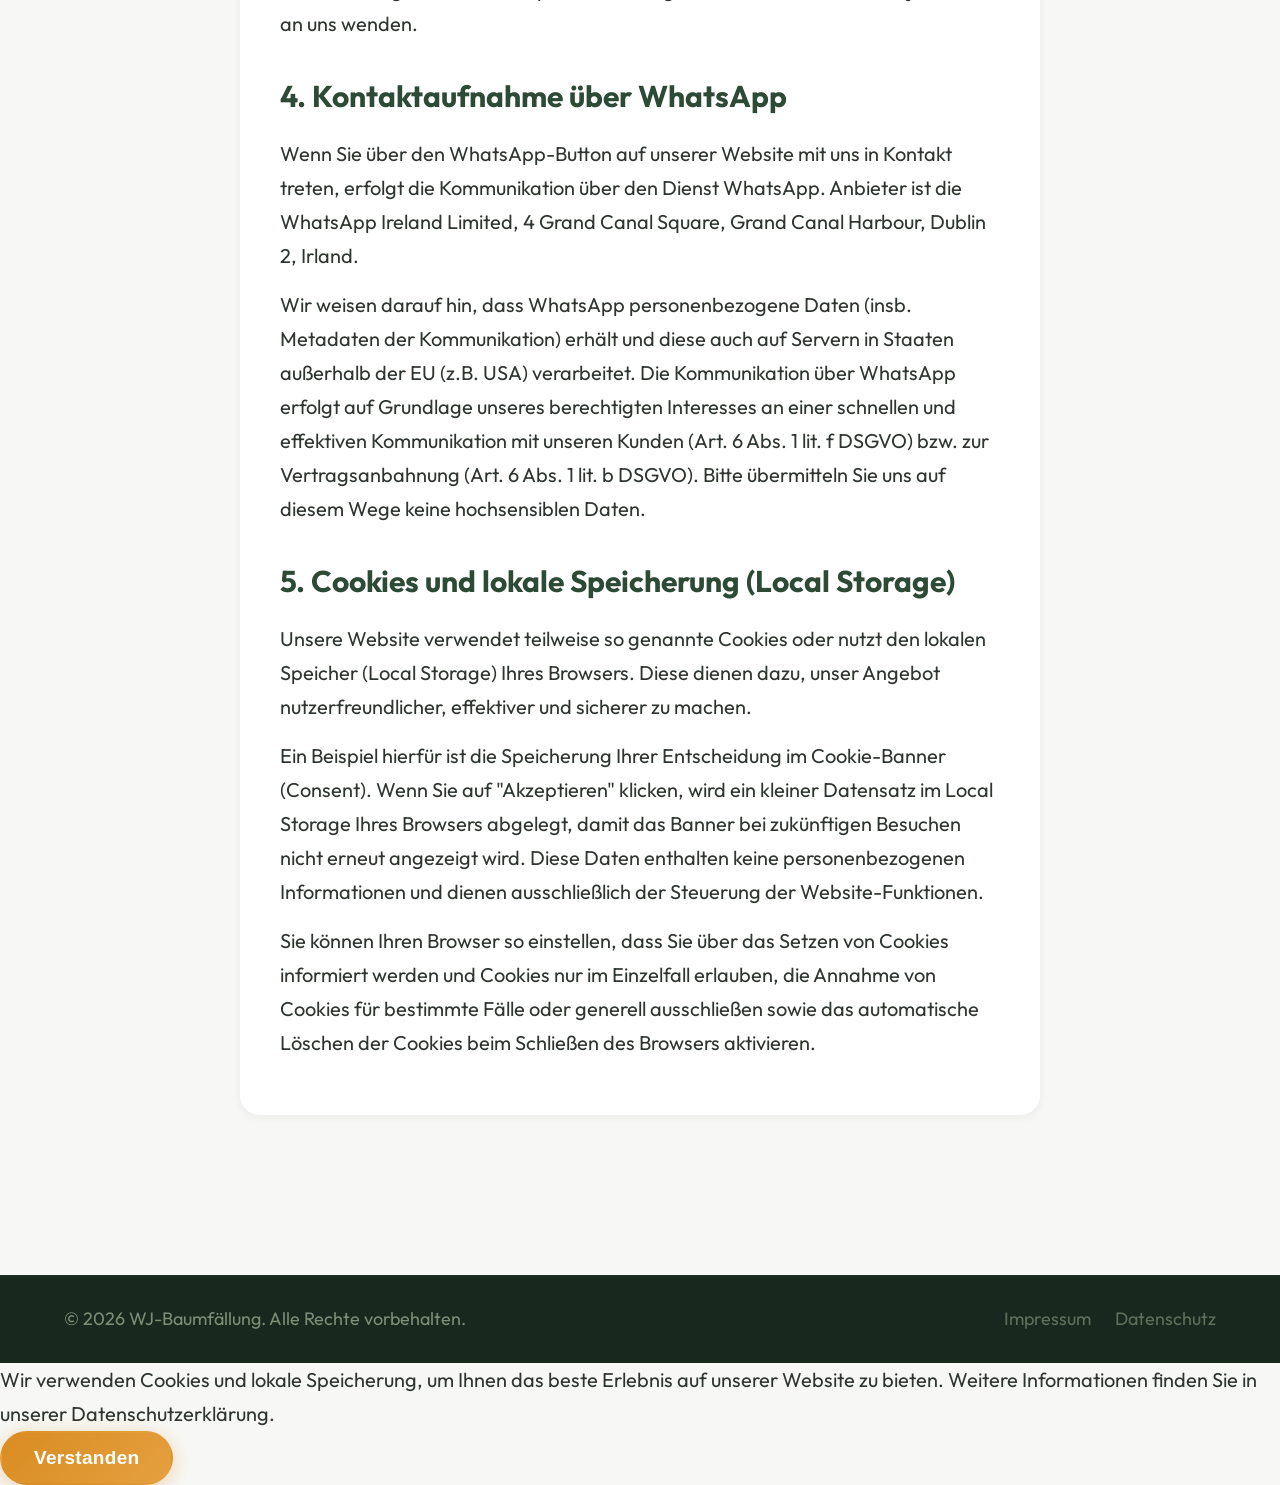
==== commit 4fa986e3: "Fix aggressive browser caching for images.js and CSS" ====
--- a/datenschutz.html
+++ b/datenschutz.html
@@ -5,7 +5,7 @@
     <meta name="viewport" content="width=device-width, initial-scale=1.0">
     <title>Datenschutzerklärung | WJ-Baumfällung</title>
     <meta name="description" content="Datenschutzerklärung der WJ-Baumfällung">
-    <link rel="stylesheet" href="style.css">
+    <link rel="stylesheet" href="style.css?v=1.1">
     <link href="https://fonts.googleapis.com/css2?family=Outfit:wght@300;400;600;800&display=swap" rel="stylesheet">
     <style>
         body { 
@@ -47,6 +47,15 @@
         .legal-content ul {
             padding-left: 20px;
         }
+        @media (max-width: 768px) {
+            .legal-content {
+                margin: 30px 20px;
+                padding: 25px;
+            }
+            .legal-content h1 {
+                font-size: 2rem;
+            }
+        }
     </style>
 </head>
 <body class="bg-light">
@@ -73,7 +82,7 @@
         </div>
     </nav>
 
-    <!-- Content -->
+    <!-- Inhalt -->
     <section class="section-padding">
         <div class="container">
             <div class="legal-content">
@@ -125,11 +134,16 @@
                 <h2>4. Kontaktaufnahme über WhatsApp</h2>
                 <p>Wenn Sie über den WhatsApp-Button auf unserer Website mit uns in Kontakt treten, erfolgt die Kommunikation über den Dienst WhatsApp. Anbieter ist die WhatsApp Ireland Limited, 4 Grand Canal Square, Grand Canal Harbour, Dublin 2, Irland.</p>
                 <p>Wir weisen darauf hin, dass WhatsApp personenbezogene Daten (insb. Metadaten der Kommunikation) erhält und diese auch auf Servern in Staaten außerhalb der EU (z.B. USA) verarbeitet. Die Kommunikation über WhatsApp erfolgt auf Grundlage unseres berechtigten Interesses an einer schnellen und effektiven Kommunikation mit unseren Kunden (Art. 6 Abs. 1 lit. f DSGVO) bzw. zur Vertragsanbahnung (Art. 6 Abs. 1 lit. b DSGVO). Bitte übermitteln Sie uns auf diesem Wege keine hochsensiblen Daten.</p>
+
+                <h2>5. Cookies und lokale Speicherung (Local Storage)</h2>
+                <p>Unsere Website verwendet teilweise so genannte Cookies oder nutzt den lokalen Speicher (Local Storage) Ihres Browsers. Diese dienen dazu, unser Angebot nutzerfreundlicher, effektiver und sicherer zu machen.</p>
+                <p>Ein Beispiel hierfür ist die Speicherung Ihrer Entscheidung im Cookie-Banner (Consent). Wenn Sie auf "Akzeptieren" klicken, wird ein kleiner Datensatz im Local Storage Ihres Browsers abgelegt, damit das Banner bei zukünftigen Besuchen nicht erneut angezeigt wird. Diese Daten enthalten keine personenbezogenen Informationen und dienen ausschließlich der Steuerung der Website-Funktionen.</p>
+                <p>Sie können Ihren Browser so einstellen, dass Sie über das Setzen von Cookies informiert werden und Cookies nur im Einzelfall erlauben, die Annahme von Cookies für bestimmte Fälle oder generell ausschließen sowie das automatische Löschen der Cookies beim Schließen des Browsers aktivieren.</p>
             </div>
         </div>
     </section>
 
-    <!-- Footer -->
+    <!-- Footer-Bereich -->
     <footer class="footer">
         <div class="container footer-bottom">
             <p>&copy; <span id="year"></span> WJ-Baumfällung. Alle Rechte vorbehalten.</p>
@@ -140,6 +154,16 @@
         </div>
     </footer>
 
+    <!-- Cookie-Banner -->
+    <div id="cookie-banner" class="cookie-banner">
+        <div class="cookie-content">
+            <p>Wir verwenden Cookies und lokale Speicherung, um Ihnen das beste Erlebnis auf unserer Website zu bieten. Weitere Informationen finden Sie in unserer <a href="datenschutz.html">Datenschutzerklärung</a>.</p>
+            <div class="cookie-buttons">
+                <button id="accept-cookies" class="btn btn-primary btn-sm">Verstanden</button>
+            </div>
+        </div>
+    </div>
+
     <script>
         document.getElementById('year').textContent = new Date().getFullYear();
         const hamburger = document.getElementById('hamburger');
@@ -149,6 +173,22 @@
                 navLinks.classList.toggle('active');
             });
         }
+        
+        // Cookie Banner Logic
+        const cookieBanner = document.getElementById('cookie-banner');
+        const acceptCookiesBtn = document.getElementById('accept-cookies');
+        
+        if (cookieBanner && acceptCookiesBtn) {
+            if (!localStorage.getItem('cookiesAccepted')) {
+                setTimeout(() => {
+                    cookieBanner.classList.add('show');
+                }, 1000);
+            }
+            acceptCookiesBtn.addEventListener('click', () => {
+                localStorage.setItem('cookiesAccepted', 'true');
+                cookieBanner.classList.remove('show');
+            });
+        }
     </script>
 </body>
 </html>
--- a/style.css
+++ b/style.css
@@ -1026,6 +1026,10 @@
 }
 
 @media (max-width: 768px) {
+    html {
+        font-size: 100%; /* Reset scaling on smaller screens */
+    }
+
     .hamburger {
         display: flex;
     }
@@ -1068,7 +1072,14 @@
     
     .hero-buttons {
         flex-direction: column;
-        align-items: center;
+        align-items: stretch;
+        gap: 15px;
+    }
+
+    .hero-buttons .btn {
+        width: 100%;
+        text-align: center;
+        justify-content: center;
     }
     
     .gallery-grid {
@@ -1085,21 +1096,27 @@
     }
 
     .section-padding {
-        padding: 70px 0;
+        padding: 60px 0;
+    }
+
+    .footer-bottom {
+        flex-direction: column;
+        text-align: center;
+        gap: 15px;
     }
 }
 
 @media (max-width: 480px) {
     .section-title {
-        font-size: 1.8rem;
+        font-size: 2rem;
     }
     
     .hero-title {
-        font-size: 2rem;
+        font-size: 2.1rem;
     }
     
     .hero-subtitle {
-        font-size: 1rem;
+        font-size: 1.1rem;
     }
     
     .gallery-grid {
@@ -1114,4 +1131,12 @@
     .services-grid {
         grid-template-columns: 1fr;
     }
-}
+
+    .service-card {
+        padding: 30px 20px;
+    }
+
+    .contact-box {
+        padding: 30px 20px;
+    }
+}
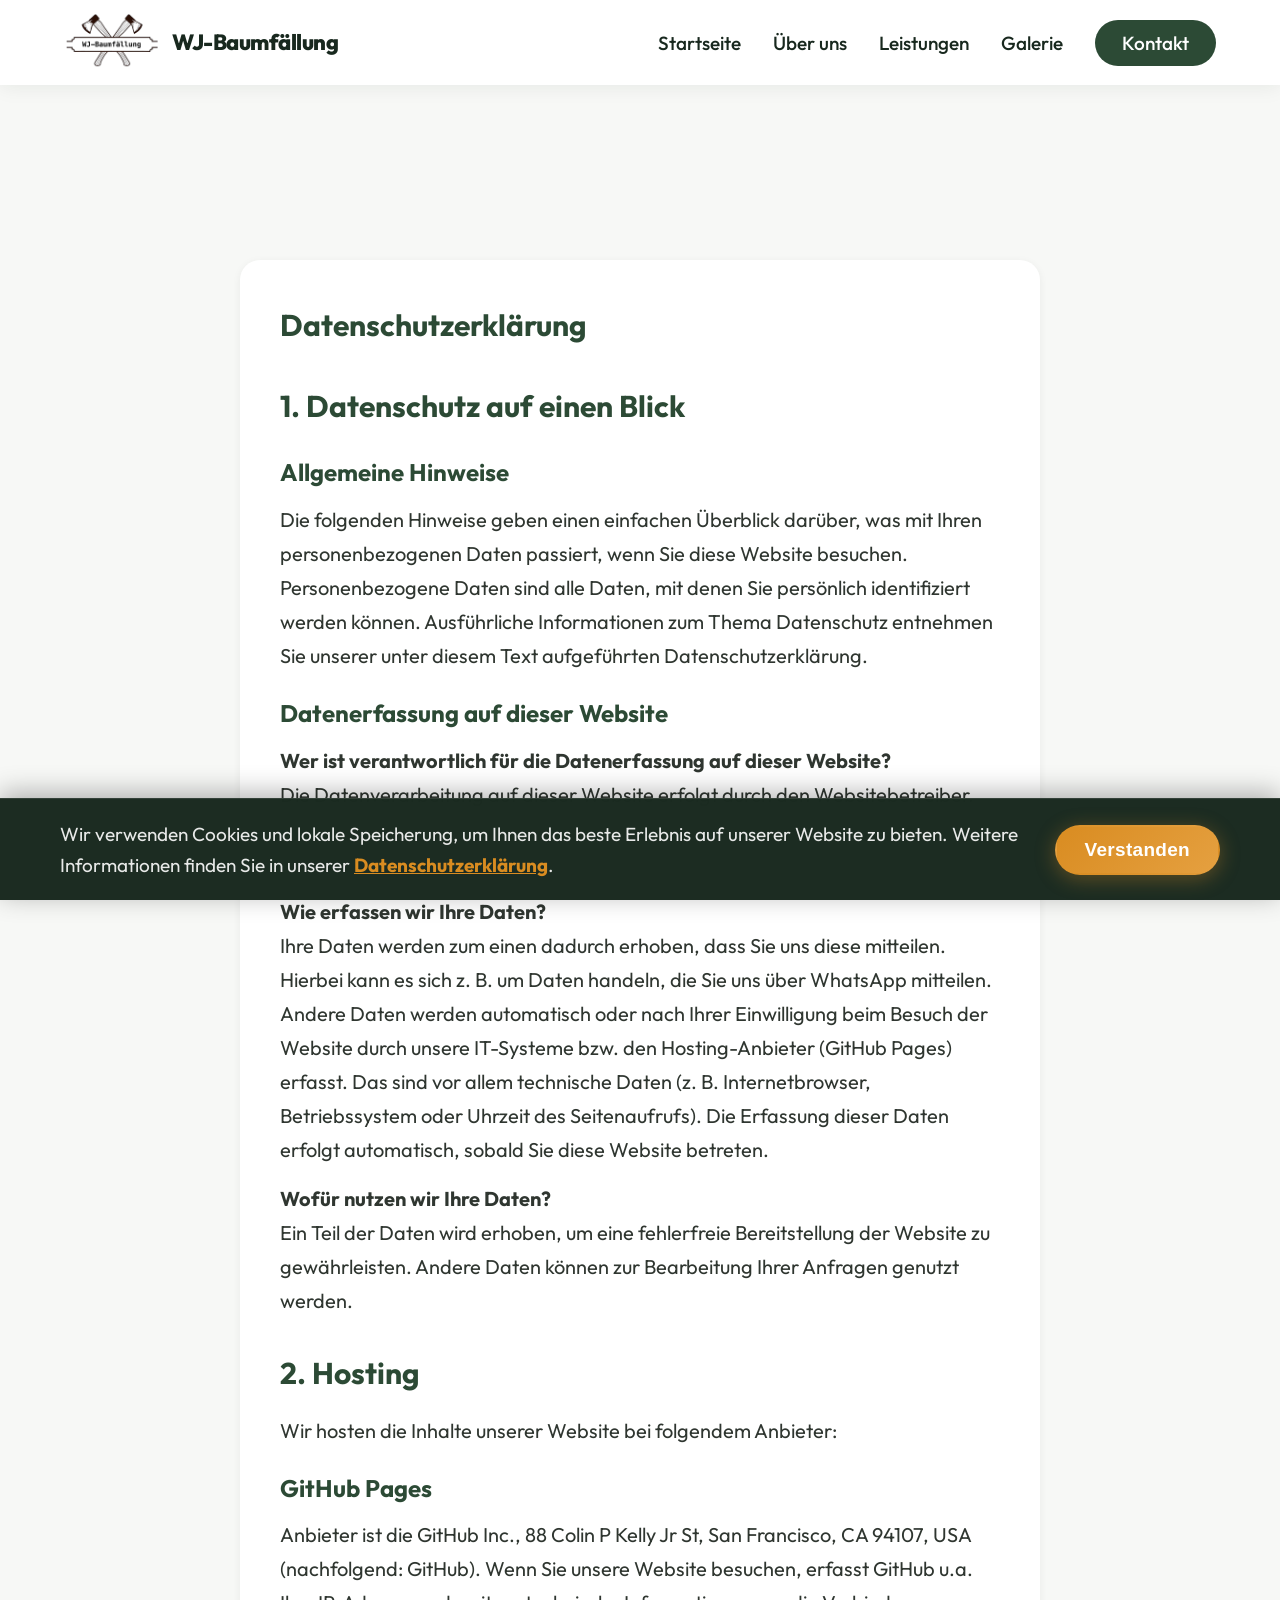
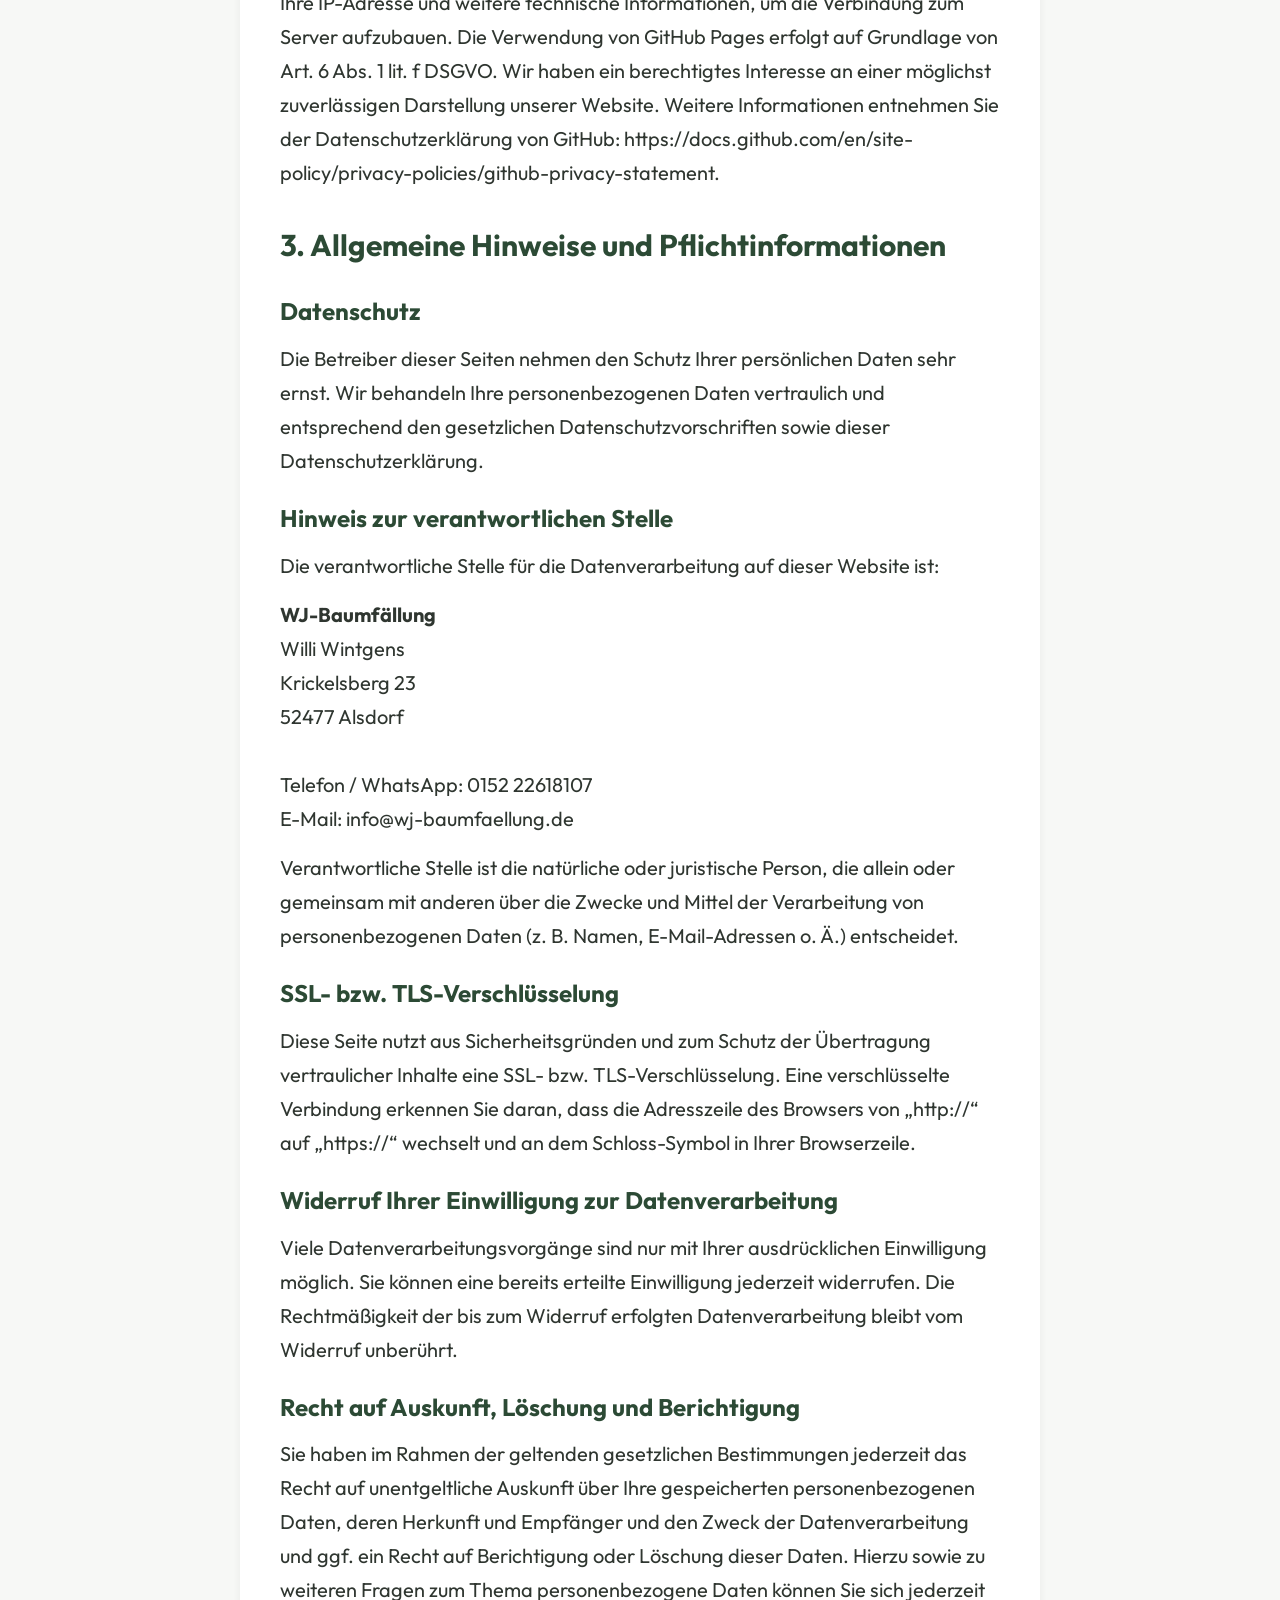
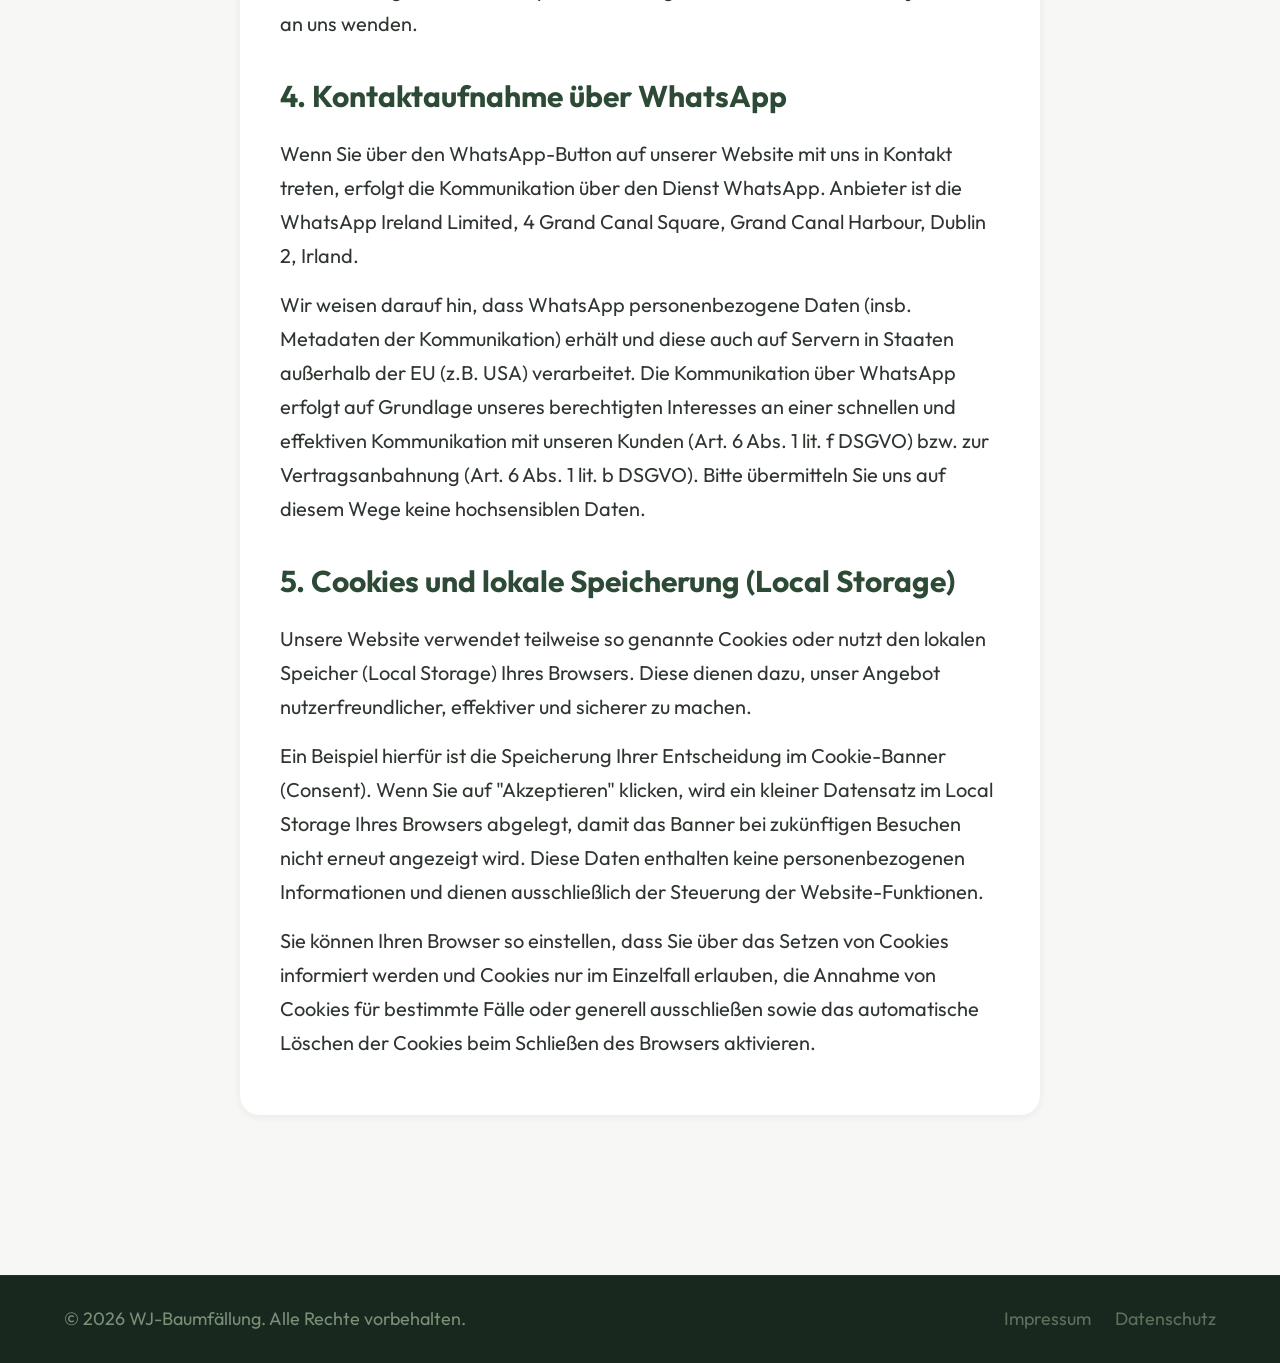
==== commit bc48e42e: "Merge branch 'Babanymous:main' into main" ====
--- a/datenschutz.html
+++ b/datenschutz.html
@@ -118,7 +118,7 @@
                     Krickelsberg 23<br>
                     52477 Alsdorf<br><br>
                     Telefon / WhatsApp: 0152 22618107<br>
-                    E-Mail: willi.wintgens@freenet.de
+                    E-Mail: info@wj-baumfaellung.de
                 </p>
                 <p>Verantwortliche Stelle ist die natürliche oder juristische Person, die allein oder gemeinsam mit anderen über die Zwecke und Mittel der Verarbeitung von personenbezogenen Daten (z. B. Namen, E-Mail-Adressen o. Ä.) entscheidet.</p>
 
--- a/style.css
+++ b/style.css
@@ -1,25 +1,25 @@
-/* ---------- CSS Variables ---------- */
+/* ---------- CSS-Variablen ---------- */
 :root {
-    /* Color Palette (Forest & Wood Theme) */
-    --color-1: #18281E; /* Deep Forest Green */
-    --color-2: #2C4A35; /* Olive Green */
-    --color-3: #D98C21; /* Warm Amber Accent */
-    --color-4: #7B8F77; /* Muted Sage */
-    --color-5: #F5EFEB; /* Warm Cream */
+    /* Farbpalette (Wald- & Holz-Thema) */
+    --color-1: #18281E; /* Tiefes Waldgrün */
+    --color-2: #2C4A35; /* Olivgrün */
+    --color-3: #D98C21; /* Warmer Bernstein-Akzent */
+    --color-4: #7B8F77; /* Gedecktes Salbeigrün */
+    --color-5: #F5EFEB; /* Warmes Cremeweiß */
 
     --bg-light: #F7F8F6;
     --text-main: #2F3630;
     --text-dark: var(--color-1);
     --text-light: #ffffff;
     
-    /* Typography */
+    /* Typografie */
     --font-main: 'Outfit', 'Inter', 'Segoe UI', sans-serif;
     
-    /* Spacing & Sizes */
+    /* Abstände & Größen */
     --nav-height: 100px;
     --section-pad: 100px 0;
     
-    /* Effects */
+    /* Effekte */
     --transition: all 0.35s cubic-bezier(0.25, 0.46, 0.45, 0.94);
     --transition-fast: all 0.2s ease;
     --shadow-sm: 0 2px 8px rgba(24, 40, 30, 0.06);
@@ -31,7 +31,7 @@
     --radius-lg: 30px;
 }
 
-/* ---------- Reset & Base ---------- */
+/* ---------- Reset & Basis ---------- */
 * {
     margin: 0;
     padding: 0;
@@ -116,7 +116,7 @@
 .bg-light { background-color: var(--bg-light); }
 .text-white { color: var(--text-light) !important; }
 
-/* ---------- Scroll Reveal Animations ---------- */
+/* ---------- Scroll-Reveal-Animationen ---------- */
 .reveal {
     opacity: 0;
     transform: translateY(40px);
@@ -133,7 +133,7 @@
 .reveal-delay-2 { transition-delay: 0.2s; }
 .reveal-delay-3 { transition-delay: 0.3s; }
 
-/* ---------- Typography Utility ---------- */
+/* ---------- Typografie-Hilfsklassen ---------- */
 .lead {
     font-size: 1.2rem;
     font-weight: 600;
@@ -342,7 +342,7 @@
     transform: translateY(-2px);
 }
 
-/* Hamburger */
+/* Hamburger-Menü */
 .hamburger {
     display: none;
     cursor: pointer;
@@ -363,7 +363,7 @@
     background-color: var(--color-1);
 }
 
-/* ---------- Hero Section ---------- */
+/* ---------- Hero-Bereich ---------- */
 .hero {
     height: 100vh;
     min-height: 650px;
@@ -458,7 +458,7 @@
 }
 
 
-/* ---------- About Section ---------- */
+/* ---------- Über uns-Bereich ---------- */
 .about-grid {
     display: grid;
     grid-template-columns: 1fr 1fr;
@@ -529,7 +529,7 @@
     margin-top: 4px;
 }
 
-/* ---------- Services Section ---------- */
+/* ---------- Leistungs-Bereich ---------- */
 .services-grid {
     display: grid;
     grid-template-columns: repeat(auto-fit, minmax(300px, 1fr));
@@ -645,7 +645,7 @@
     cursor: pointer;
 }
 
-/* ---------- Service Gallery Modal ---------- */
+/* ---------- Galerie-Modal für Leistungen ---------- */
 .service-gallery-modal {
     position: fixed;
     top: 0;
@@ -715,7 +715,7 @@
     margin: 0 auto;
 }
 
-/* ---------- Gallery Item (shared) ---------- */
+/* ---------- Galerie-Element (geteilt) ---------- */
 .gallery-item {
     position: relative;
     aspect-ratio: 1 / 1;
@@ -773,7 +773,7 @@
     opacity: 1;
 }
 
-/* ---------- Lightbox Modal ---------- */
+/* ---------- Lightbox-Modal ---------- */
 .lightbox {
     display: none;
     position: fixed;
@@ -837,7 +837,7 @@
     background: rgba(255,255,255,0.15);
 }
 
-/* ---------- Contact Section ---------- */
+/* ---------- Kontakt-Bereich ---------- */
 .contact-box {
     background: linear-gradient(145deg, var(--color-2) 0%, var(--color-1) 100%);
     border-radius: var(--radius-lg);
@@ -847,7 +847,7 @@
     box-shadow: var(--shadow-lg);
 }
 
-/* Decorative blurs */
+/* Dekorative Unschärfe-Effekte (Blurs) */
 .contact-box::before {
     content: '';
     position: absolute;
@@ -874,15 +874,6 @@
     filter: blur(60px);
 }
 
-.contact-doodle {
-    position: absolute;
-    right: 10px;
-    bottom: -10px;
-    width: 380px;
-    z-index: 1;
-    pointer-events: none;
-    transition: var(--transition);
-}
 
 .contact-info {
     position: relative;
@@ -915,7 +906,7 @@
     flex-shrink: 0;
 }
 
-/* Email Form */
+/* E-Mail-Formular */
 .email-form-container {
     max-height: 0;
     overflow: hidden;
@@ -981,7 +972,7 @@
     color: rgba(255,255,255,0.35);
 }
 
-/* ---------- Footer ---------- */
+/* ---------- Footer-Bereich ---------- */
 .footer {
     background: var(--color-1);
     color: var(--color-4);
@@ -1013,7 +1004,63 @@
     opacity: 1;
 }
 
-/* ---------- Responsive Design ---------- */
+/* ---------- Cookie Banner ---------- */
+.cookie-banner {
+    position: fixed;
+    bottom: 0;
+    left: 0;
+    width: 100%;
+    background: rgba(24, 40, 30, 0.98);
+    backdrop-filter: blur(15px);
+    -webkit-backdrop-filter: blur(15px);
+    color: white;
+    padding: 20px 0;
+    z-index: 9999;
+    box-shadow: 0 -5px 25px rgba(0,0,0,0.3);
+    transform: translateY(120%);
+    transition: transform 0.6s cubic-bezier(0.16, 1, 0.3, 1);
+    border-top: 1px solid rgba(255,255,255,0.1);
+}
+
+.cookie-banner.show {
+    transform: translateY(0);
+}
+
+.cookie-content {
+    max-width: 1200px;
+    margin: 0 auto;
+    padding: 0 20px;
+    display: flex;
+    justify-content: space-between;
+    align-items: center;
+    gap: 20px;
+}
+
+.cookie-content p {
+    margin: 0;
+    font-size: 0.95rem;
+    line-height: 1.6;
+    color: rgba(255,255,255,0.9);
+}
+
+.cookie-content a {
+    color: var(--color-3);
+    text-decoration: underline;
+    font-weight: 700;
+    transition: var(--transition);
+}
+
+.cookie-content a:hover {
+    color: white;
+}
+
+.cookie-buttons .btn-sm {
+    padding: 12px 28px;
+    font-size: 0.95rem;
+    white-space: nowrap;
+}
+
+/* ---------- Responsives Design ---------- */
 @media (max-width: 992px) {
     .about-grid {
         grid-template-columns: 1fr;
@@ -1027,7 +1074,7 @@
 
 @media (max-width: 768px) {
     html {
-        font-size: 100%; /* Reset scaling on smaller screens */
+        font-size: 100%; /* Skalierung auf kleineren Bildschirmen zurücksetzen */
     }
 
     .hamburger {
@@ -1104,6 +1151,27 @@
         text-align: center;
         gap: 15px;
     }
+
+    .cookie-banner {
+        padding-bottom: calc(20px + env(safe-area-inset-bottom, 15px));
+    }
+
+    .cookie-content {
+        flex-direction: column;
+        text-align: center;
+        gap: 15px;
+        padding: 10px 20px 10px 20px;
+    }
+
+    .cookie-buttons {
+        width: 100%;
+    }
+
+    .cookie-buttons .btn-sm {
+        width: 100%;
+        padding: 15px;
+        font-size: 1rem;
+    }
 }
 
 @media (max-width: 480px) {
